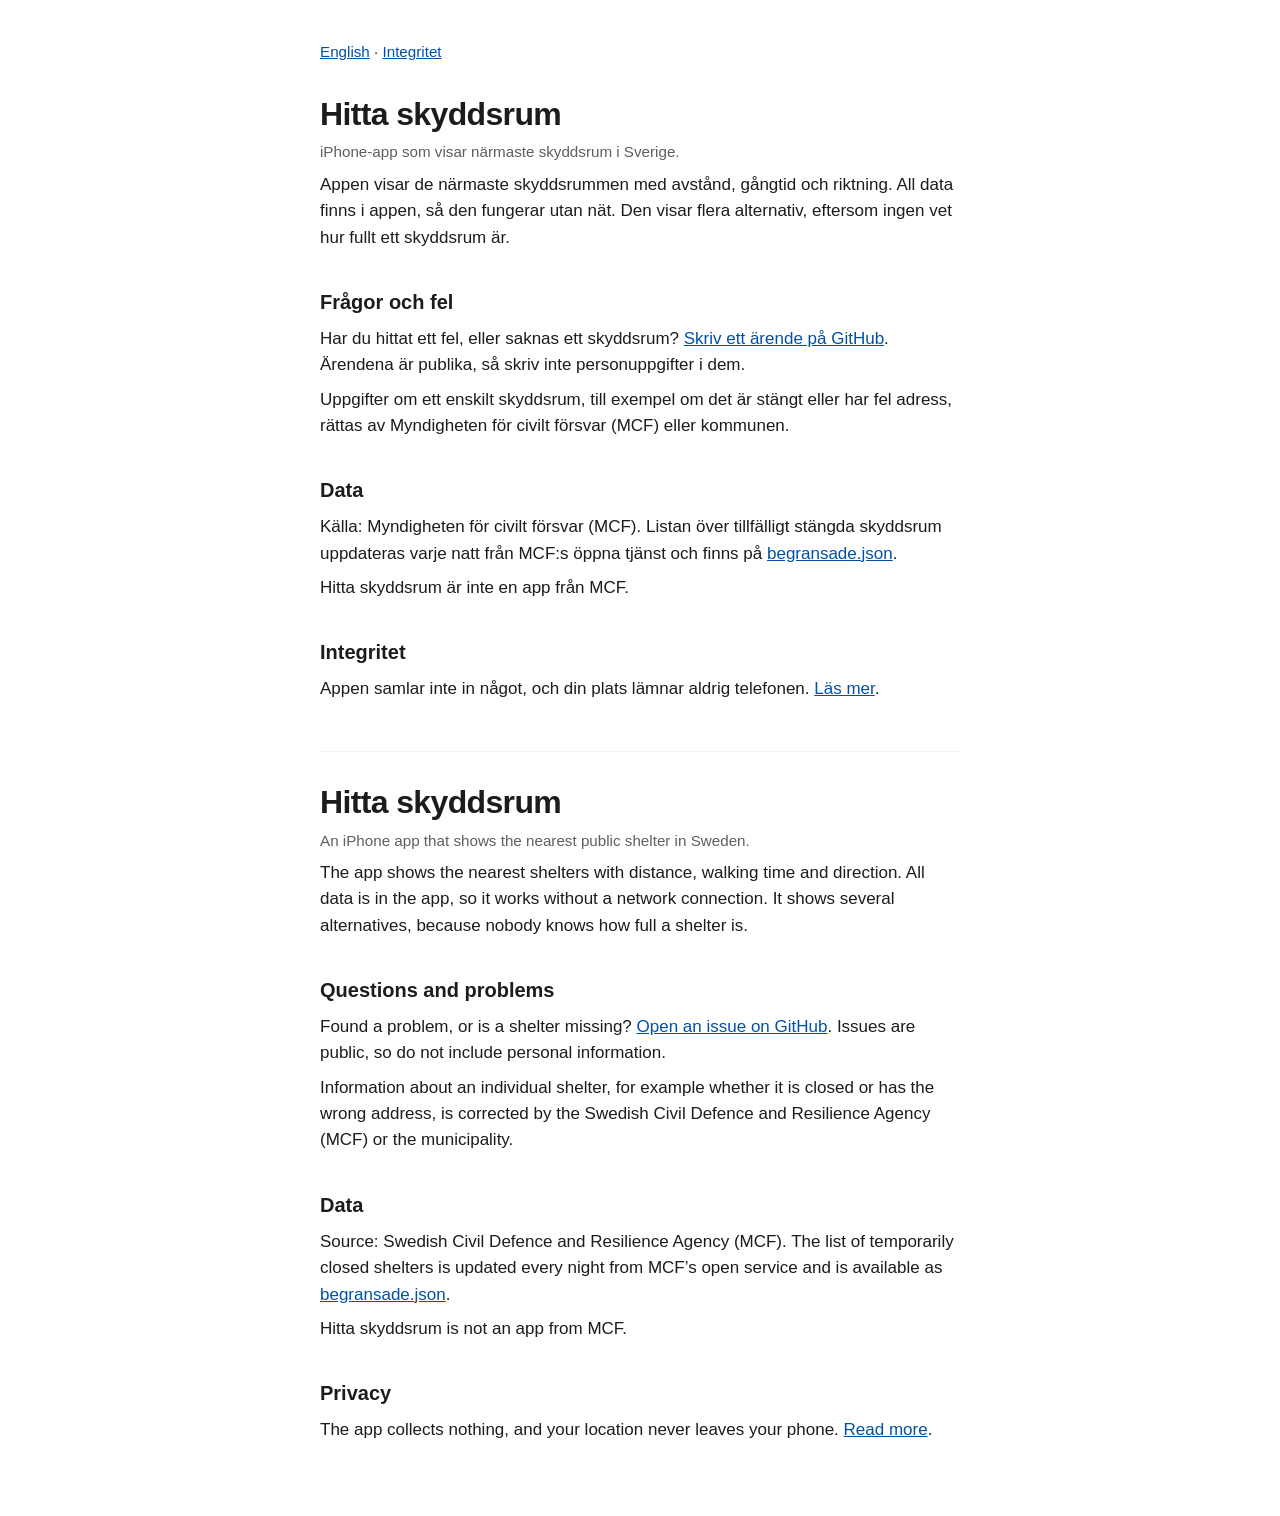
==== index.html @ 6f923fdc "Supportsida och integritetspolicy för appen, på svenska och engelska Co-Authored-By: Claude Opus 5.5" ====
<!doctype html>
<html lang="sv">
<head>
<meta charset="utf-8">
<meta name="viewport" content="width=device-width, initial-scale=1">
<title>Hitta skyddsrum</title>
<meta name="description" content="iPhone-app som visar närmaste skyddsrum i Sverige, även utan nät.">
<link rel="stylesheet" href="stil.css">
</head>
<body>
<main>
<nav><a href="#english" lang="en">English</a> · <a href="integritet/">Integritet</a></nav>

<section>
<h1>Hitta skyddsrum</h1>
<p class="muted">iPhone-app som visar närmaste skyddsrum i Sverige.</p>

<p>Appen visar de närmaste skyddsrummen med avstånd, gångtid och riktning. All data finns i appen, så den fungerar utan nät. Den visar flera alternativ, eftersom ingen vet hur fullt ett skyddsrum är.</p>

<h2>Frågor och fel</h2>
<p>Har du hittat ett fel, eller saknas ett skyddsrum? <a href="https://github.com/EmilAlm/hitta-skyddsrum-data/issues/new">Skriv ett ärende på GitHub</a>. Ärendena är publika, så skriv inte personuppgifter i dem.</p>
<p>Uppgifter om ett enskilt skyddsrum, till exempel om det är stängt eller har fel adress, rättas av Myndigheten för civilt försvar (MCF) eller kommunen.</p>

<h2>Data</h2>
<p>Källa: Myndigheten för civilt försvar (MCF). Listan över tillfälligt stängda skyddsrum uppdateras varje natt från MCF:s öppna tjänst och finns på <a href="begransade.json">begransade.json</a>.</p>
<p>Hitta skyddsrum är inte en app från MCF.</p>

<h2>Integritet</h2>
<p>Appen samlar inte in något, och din plats lämnar aldrig telefonen. <a href="integritet/">Läs mer</a>.</p>
</section>

<section id="english" lang="en">
<h1>Hitta skyddsrum</h1>
<p class="muted">An iPhone app that shows the nearest public shelter in Sweden.</p>

<p>The app shows the nearest shelters with distance, walking time and direction. All data is in the app, so it works without a network connection. It shows several alternatives, because nobody knows how full a shelter is.</p>

<h2>Questions and problems</h2>
<p>Found a problem, or is a shelter missing? <a href="https://github.com/EmilAlm/hitta-skyddsrum-data/issues/new">Open an issue on GitHub</a>. Issues are public, so do not include personal information.</p>
<p>Information about an individual shelter, for example whether it is closed or has the wrong address, is corrected by the Swedish Civil Defence and Resilience Agency (MCF) or the municipality.</p>

<h2>Data</h2>
<p>Source: Swedish Civil Defence and Resilience Agency (MCF). The list of temporarily closed shelters is updated every night from MCF’s open service and is available as <a href="begransade.json">begransade.json</a>.</p>
<p>Hitta skyddsrum is not an app from MCF.</p>

<h2>Privacy</h2>
<p>The app collects nothing, and your location never leaves your phone. <a href="integritet/#english">Read more</a>.</p>
</section>
</main>
</body>
</html>
---- stil.css ----
:root { color-scheme: light dark; --text: #1c1c1e; --muted: #5e5e63; --bg: #ffffff; --card: #f2f2f7; --link: #0050a8; }
@media (prefers-color-scheme: dark) { :root { --text: #f2f2f7; --muted: #aeaeb2; --bg: #000000; --card: #1c1c1e; --link: #6fb1ff; } }
* { box-sizing: border-box; }
body { margin: 0; background: var(--bg); color: var(--text); font: 17px/1.55 -apple-system, BlinkMacSystemFont, "Segoe UI", Roboto, Helvetica, Arial, sans-serif; }
main { max-width: 42rem; margin: 0 auto; padding: 2.5rem 1rem 4rem; }
h1 { font-size: 2rem; line-height: 1.15; letter-spacing: -0.02em; margin: 0 0 0.25rem; }
h2 { font-size: 1.25rem; margin: 2.25rem 0 0.5rem; }
p, li { margin: 0.5rem 0; }
ul { padding-left: 1.25rem; }
a { color: var(--link); }
.muted { color: var(--muted); font-size: 0.95rem; }
section + section { margin-top: 3rem; padding-top: 2rem; border-top: 1px solid var(--card); }
nav { margin-bottom: 2rem; font-size: 0.95rem; }
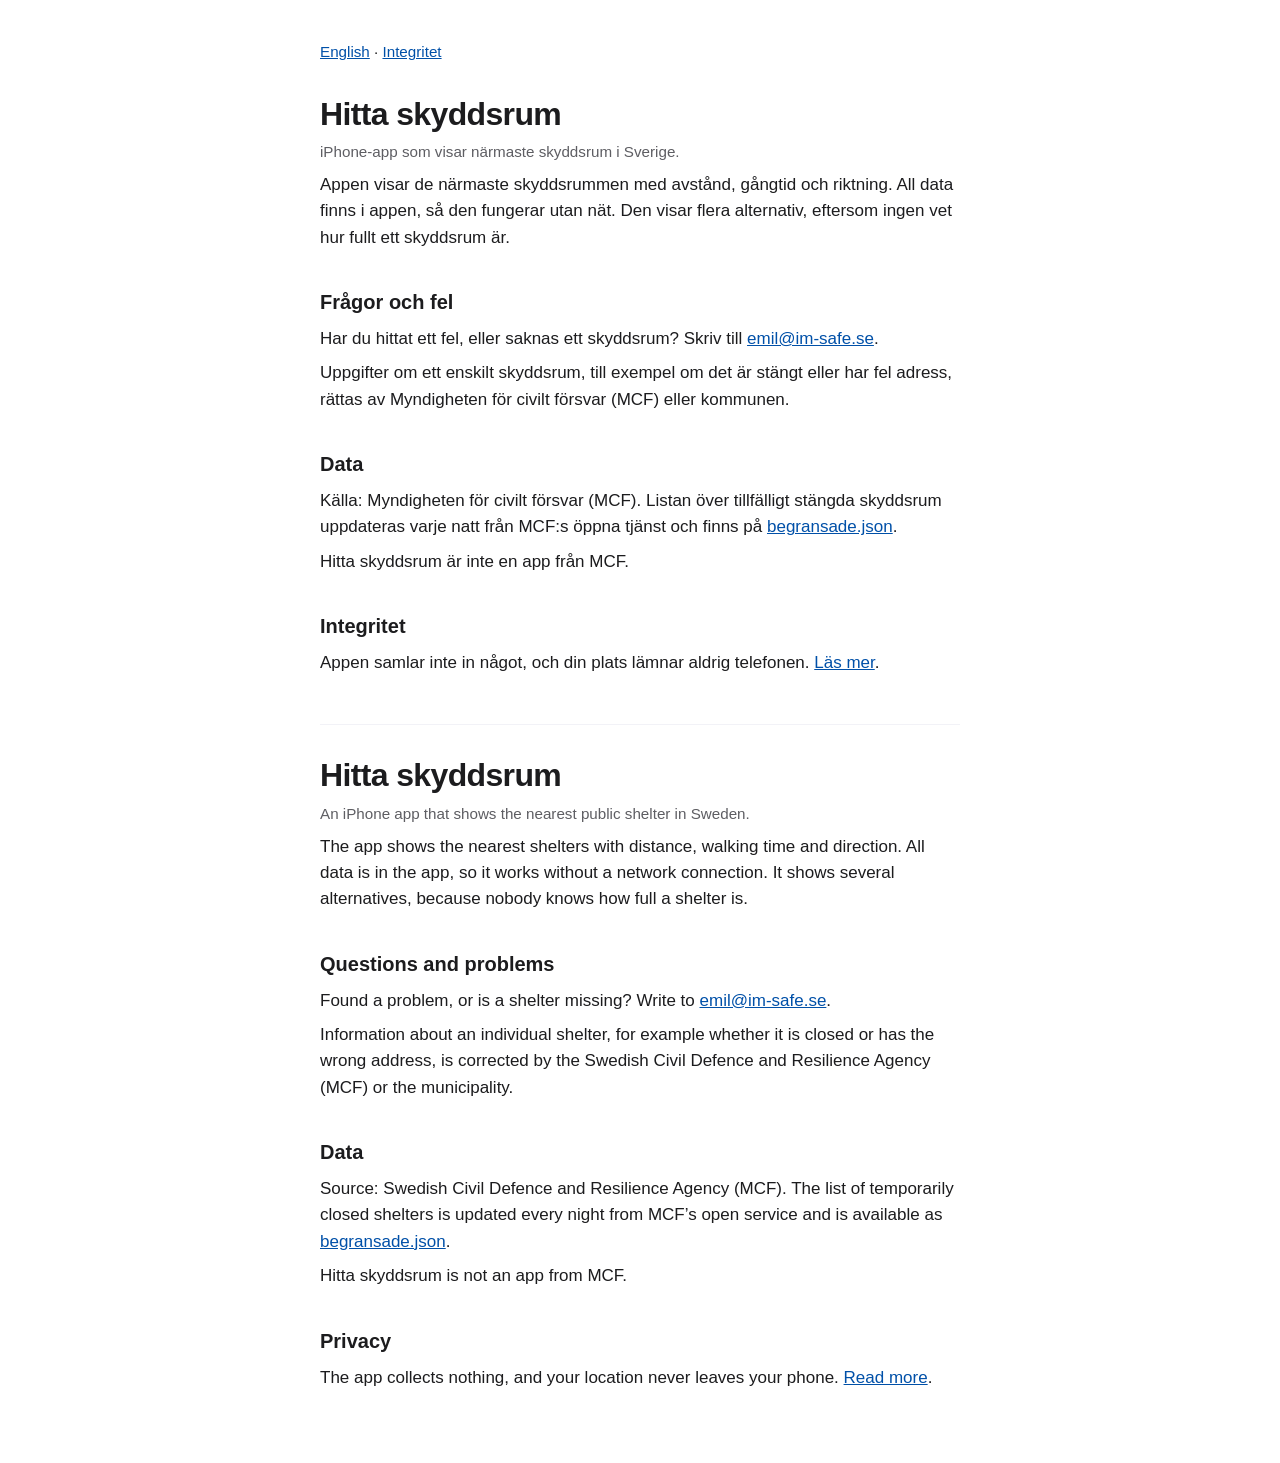
==== commit 3fb77f32: "Kontakt: emil@im-safe.se i stället för GitHub-ärenden Supportsidan och integritetspolicyn, på svensk" ====
--- a/index.html
+++ b/index.html
@@ -18,7 +18,7 @@
 <p>Appen visar de närmaste skyddsrummen med avstånd, gångtid och riktning. All data finns i appen, så den fungerar utan nät. Den visar flera alternativ, eftersom ingen vet hur fullt ett skyddsrum är.</p>
 
 <h2>Frågor och fel</h2>
-<p>Har du hittat ett fel, eller saknas ett skyddsrum? <a href="https://github.com/EmilAlm/hitta-skyddsrum-data/issues/new">Skriv ett ärende på GitHub</a>. Ärendena är publika, så skriv inte personuppgifter i dem.</p>
+<p>Har du hittat ett fel, eller saknas ett skyddsrum? Skriv till <a href="mailto:emil@im-safe.se">emil@im-safe.se</a>.</p>
 <p>Uppgifter om ett enskilt skyddsrum, till exempel om det är stängt eller har fel adress, rättas av Myndigheten för civilt försvar (MCF) eller kommunen.</p>
 
 <h2>Data</h2>
@@ -36,7 +36,7 @@
 <p>The app shows the nearest shelters with distance, walking time and direction. All data is in the app, so it works without a network connection. It shows several alternatives, because nobody knows how full a shelter is.</p>
 
 <h2>Questions and problems</h2>
-<p>Found a problem, or is a shelter missing? <a href="https://github.com/EmilAlm/hitta-skyddsrum-data/issues/new">Open an issue on GitHub</a>. Issues are public, so do not include personal information.</p>
+<p>Found a problem, or is a shelter missing? Write to <a href="mailto:emil@im-safe.se">emil@im-safe.se</a>.</p>
 <p>Information about an individual shelter, for example whether it is closed or has the wrong address, is corrected by the Swedish Civil Defence and Resilience Agency (MCF) or the municipality.</p>
 
 <h2>Data</h2>
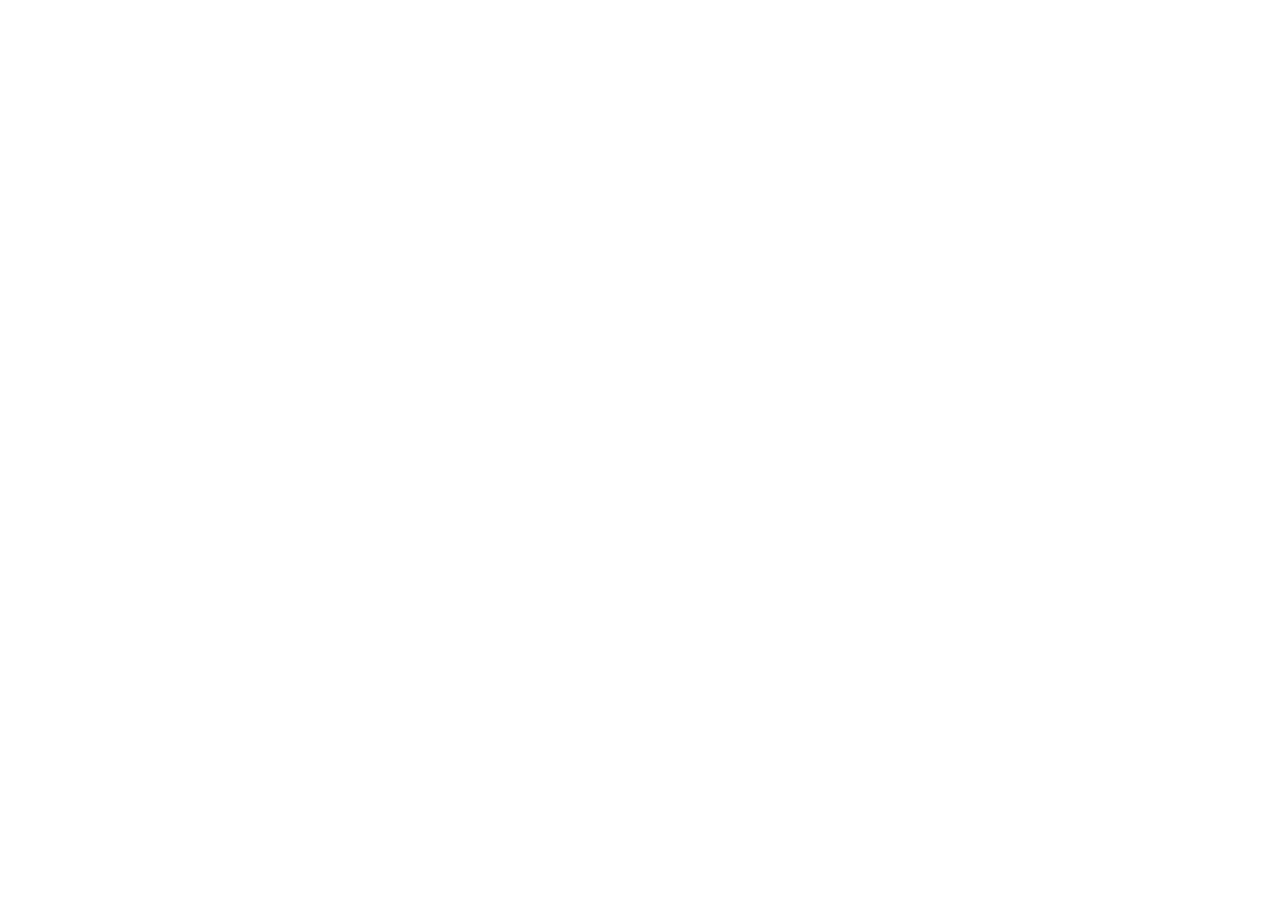
==== commit e9c2ae2e: "Support och integritet har flyttat till emilalm.app/skyddsrum Sidorna här skickar vidare dit. begran" ====
--- a/index.html
+++ b/index.html
@@ -3,49 +3,13 @@
 <head>
 <meta charset="utf-8">
 <meta name="viewport" content="width=device-width, initial-scale=1">
-<title>Hitta skyddsrum</title>
-<meta name="description" content="iPhone-app som visar närmaste skyddsrum i Sverige, även utan nät.">
-<link rel="stylesheet" href="stil.css">
+<title>I’m Safe: Skyddsrum</title>
+<meta name="robots" content="noindex">
+<link rel="canonical" href="https://emilalm.app/skyddsrum/support">
+<meta http-equiv="refresh" content="0; url=https://emilalm.app/skyddsrum/support">
 </head>
 <body>
-<main>
-<nav><a href="#english" lang="en">English</a> · <a href="integritet/">Integritet</a></nav>
-
-<section>
-<h1>Hitta skyddsrum</h1>
-<p class="muted">iPhone-app som visar närmaste skyddsrum i Sverige.</p>
-
-<p>Appen visar de närmaste skyddsrummen med avstånd, gångtid och riktning. All data finns i appen, så den fungerar utan nät. Den visar flera alternativ, eftersom ingen vet hur fullt ett skyddsrum är.</p>
-
-<h2>Frågor och fel</h2>
-<p>Har du hittat ett fel, eller saknas ett skyddsrum? Skriv till <a href="mailto:emil@im-safe.se">emil@im-safe.se</a>.</p>
-<p>Uppgifter om ett enskilt skyddsrum, till exempel om det är stängt eller har fel adress, rättas av Myndigheten för civilt försvar (MCF) eller kommunen.</p>
-
-<h2>Data</h2>
-<p>Källa: Myndigheten för civilt försvar (MCF). Listan över tillfälligt stängda skyddsrum uppdateras varje natt från MCF:s öppna tjänst och finns på <a href="begransade.json">begransade.json</a>.</p>
-<p>Hitta skyddsrum är inte en app från MCF.</p>
-
-<h2>Integritet</h2>
-<p>Appen samlar inte in något, och din plats lämnar aldrig telefonen. <a href="integritet/">Läs mer</a>.</p>
-</section>
-
-<section id="english" lang="en">
-<h1>Hitta skyddsrum</h1>
-<p class="muted">An iPhone app that shows the nearest public shelter in Sweden.</p>
-
-<p>The app shows the nearest shelters with distance, walking time and direction. All data is in the app, so it works without a network connection. It shows several alternatives, because nobody knows how full a shelter is.</p>
-
-<h2>Questions and problems</h2>
-<p>Found a problem, or is a shelter missing? Write to <a href="mailto:emil@im-safe.se">emil@im-safe.se</a>.</p>
-<p>Information about an individual shelter, for example whether it is closed or has the wrong address, is corrected by the Swedish Civil Defence and Resilience Agency (MCF) or the municipality.</p>
-
-<h2>Data</h2>
-<p>Source: Swedish Civil Defence and Resilience Agency (MCF). The list of temporarily closed shelters is updated every night from MCF’s open service and is available as <a href="begransade.json">begransade.json</a>.</p>
-<p>Hitta skyddsrum is not an app from MCF.</p>
-
-<h2>Privacy</h2>
-<p>The app collects nothing, and your location never leaves your phone. <a href="integritet/#english">Read more</a>.</p>
-</section>
-</main>
+<p>Sidan har flyttat till <a href="https://emilalm.app/skyddsrum/support">emilalm.app/skyddsrum/support</a>.</p>
+<p lang="en">This page has moved to <a href="https://emilalm.app/skyddsrum/support">emilalm.app/skyddsrum/support</a>.</p>
 </body>
 </html>
